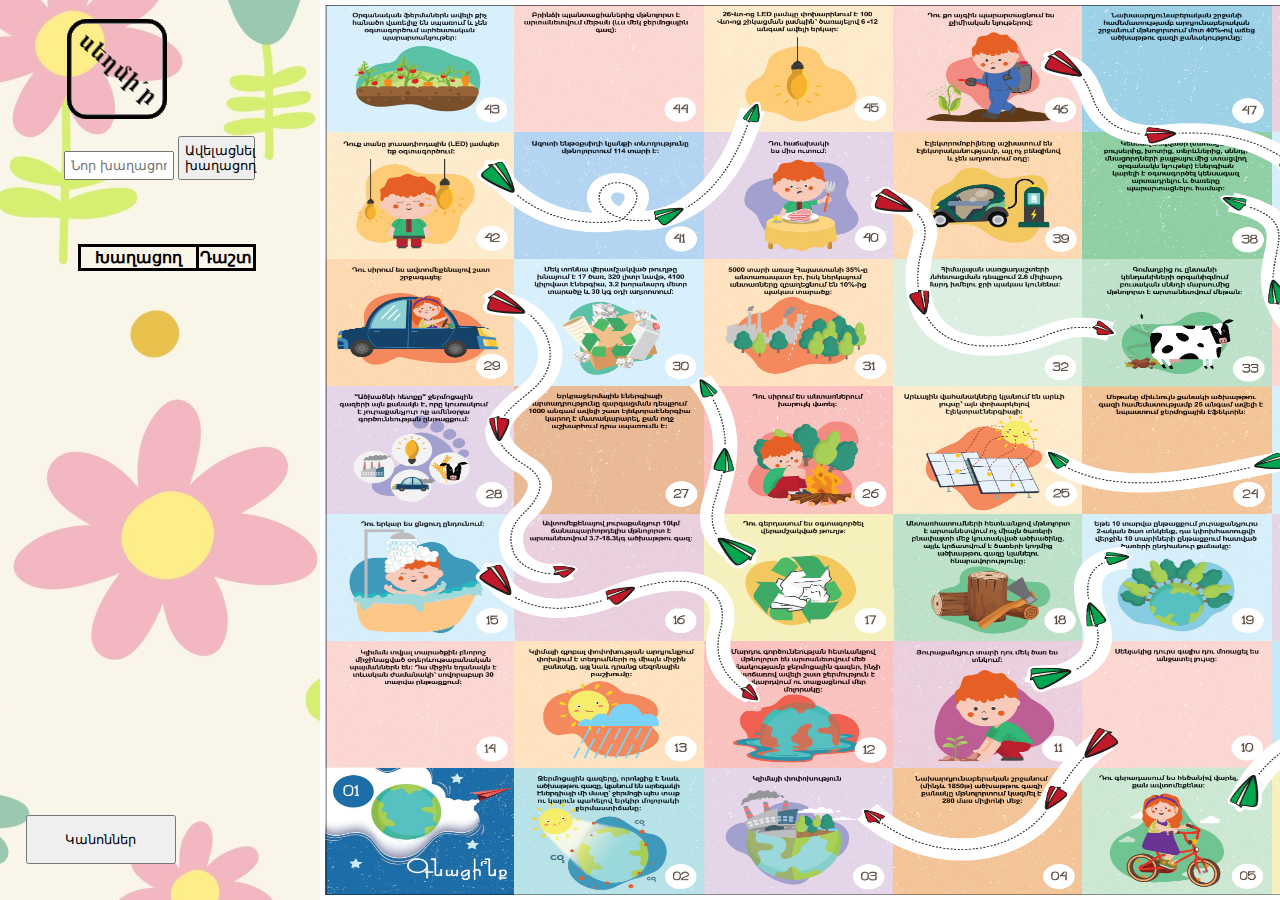
==== game.html @ d39d41e8 "create page for selecting game" ====
<!DOCTYPE html>
<html>

<head>
	<meta charset="UTF-8">
	<title>Snake and Ladder</title>
	<link href="css/style.css" rel="stylesheet">
	<link rel="shortcut icon" href="images/logo.jpg" type="image/png">
</head>
<body>
	<div id="nav">
		<div id="controls">
			<table id="diceControl">
				<tr>
					<td><img src="images/face0.png" id="dice"></td>
					<td>
						<p id="diceName"></p>
					</td>
				</tr>
			</table>
			<input type="text" placeholder="Նոր խաղացողի անունը" id="playerName"> <button id="addPlayer">Ավելացնել խաղացող</button>
		</div>
		<div id="players">
			<table id="playersTable">
				<tr>
					<th style="width:10%; border: none;"> </th>
					<th style="width:65%;">Խաղացող</th>
					<th style="width:25%;">Դաշտ</th>
				</tr>
			</table>
		</div>
	</div>
	<div id="popupScreen">
		<div id="popup">
		</div>
	</div>
	<div id="rules">
		<button onclick="openPopup('rules')">Կանոններ</button>
	</div>
	<div id="gameBoard"></div>
	<script type="text/javascript" src="js/data.js"></script>
	<script type="text/javascript" src="js/jquery.js"></script>
	<script type="text/javascript" src="js/saapSeedi.js"></script>
	<script type="text/javascript" src="js/gamePlay.js"></script>
</body>

</html>
---- css/style.css ----
body {
	background-image: url(../images/66.jpg);
	background-position: top;
	display: flex;
	margin: 0;
}

#nav {
	width: 25%;
}

#controls {
	margin: 5% 20%;
}

#players {
	margin: 20%;
}

#rules {
	position: absolute;
	bottom: 4%;
	left: 2%;
}

#players table {
	border-collapse: collapse;
	width: 100%;
}

#players th,
#players td {
	border: 3px solid black;
}

tr td.playerColor {
	color: #fff;
	text-align: center;
	font-weight: 900;
}

.playerColor + td {
	padding-left: 15px;
}

#rules button {
	width: 150px;
	padding: 15px;
}

#popupScreen {
	z-index: 1000;
	display: none;
	position: absolute;
	top: 0;
	left: 0;
	width: 100%;
	height: 100%;
	background-color: hsla(0, 0%, 100%, .8);
}

#popup {
	display: none;
	position: absolute;
	top: 25%;
	left: 25%;
	right: 25%;
	padding: 20px;
	z-index: 10;
}

canvas {
	border: 5px solid #ffffff;
	position: absolute;
}

#diceName {
	margin: 0;
	font-size: 50px;
	font-weight: bold;
}

#diceControl {
	cursor: pointer;
	width: 100%;
	margin-bottom: 10px;
}

#playerName {
	padding: 5px;
	width: 50%;
}

#addPlayer {
	width: 40%;
	padding: 5px;
}
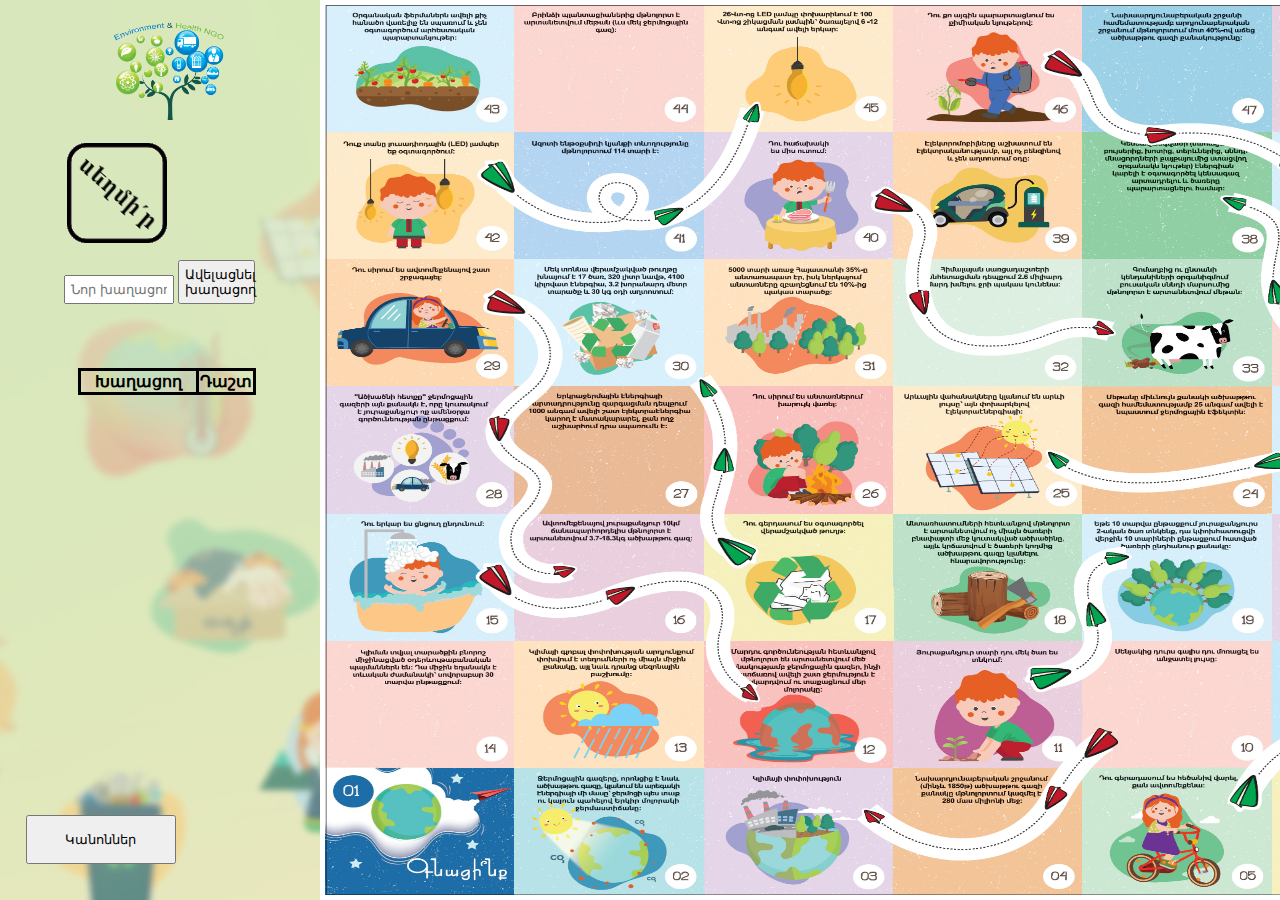
==== commit 69eb8d98: "some minor changes" ====
--- a/game.html
+++ b/game.html
@@ -3,12 +3,17 @@
 
 <head>
 	<meta charset="UTF-8">
-	<title>Snake and Ladder</title>
+	<title>ԷկոՇուտՀասիկ խաղեր</title>
 	<link href="css/style.css" rel="stylesheet">
-	<link rel="shortcut icon" href="images/logo.jpg" type="image/png">
+	<link rel="shortcut icon" href="logo.png" type="image/png">
 </head>
 <body>
 	<div id="nav">
+        <div id="logo">
+            <a href="#">
+                <img src="./logo.png" style="height: 100px; padding: 20px 0 0 20px">
+            </a>
+        </div>
 		<div id="controls">
 			<table id="diceControl">
 				<tr>
--- a/css/style.css
+++ b/css/style.css
@@ -1,5 +1,5 @@
 body {
-	background-image: url(../images/66.jpg);
+	background-image: url(../images/cover.png);
 	background-position: top;
 	display: flex;
 	margin: 0;
@@ -7,6 +7,15 @@
 
 #nav {
 	width: 25%;
+}
+
+#logo{
+    text-align: center;
+}
+
+#logo img{
+    height: 70px;
+    padding: 20px 0 0 20px;
 }
 
 #controls {
@@ -62,7 +71,7 @@
 #popup {
 	display: none;
 	position: absolute;
-	top: 25%;
+	top: 15%;
 	left: 25%;
 	right: 25%;
 	padding: 20px;
